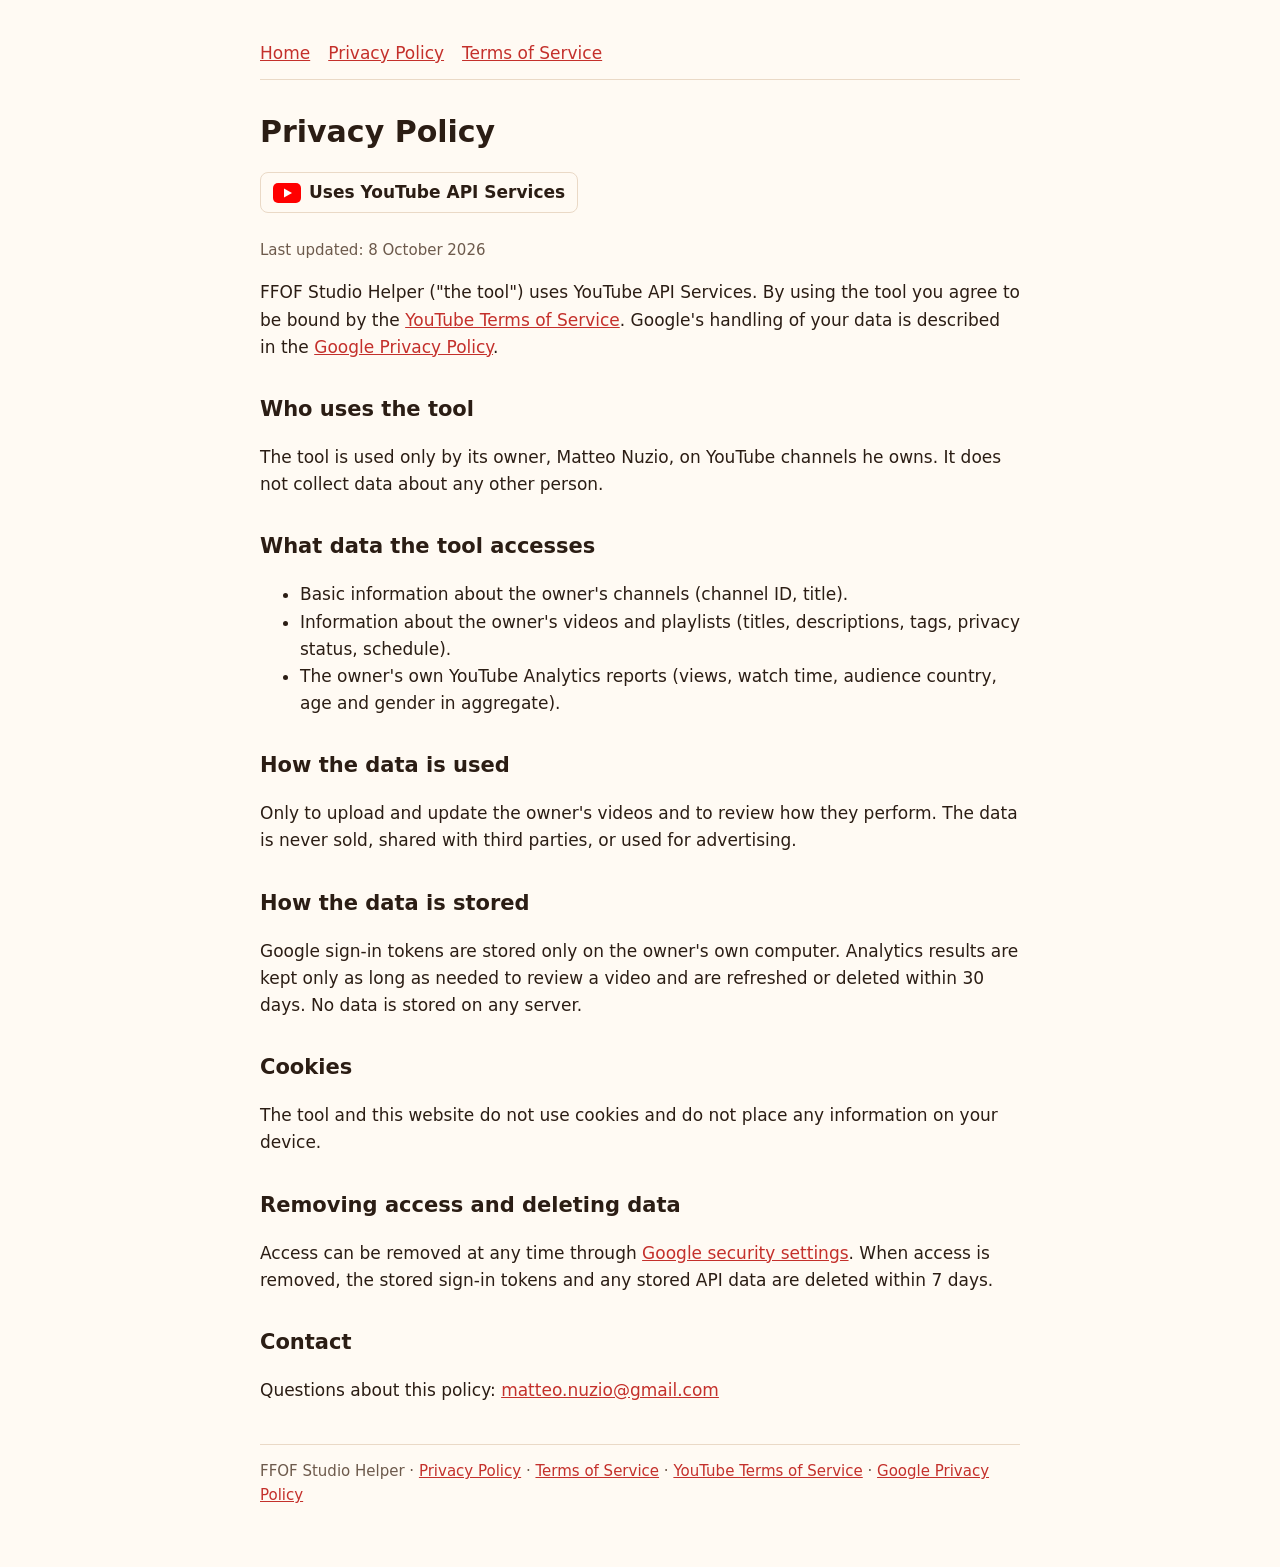
==== privacy.html @ c082358a "FFOF Studio Helper: home, privacy policy, terms Co-Authored-By: Claude Opus 5.5 <noreply@anthropic.c" ====
<!doctype html><html lang="en"><head><meta charset="utf-8"><meta name="viewport" content="width=device-width,initial-scale=1"><title>Privacy Policy</title><link rel="stylesheet" href="style.css"></head><body><main><nav><a href="index.html">Home</a><a href="privacy.html">Privacy Policy</a><a href="terms.html">Terms of Service</a></nav>
<h1>Privacy Policy</h1>
<span class="badge"><svg viewBox="0 0 28 20" aria-hidden="true"><rect width="28" height="20" rx="5" fill="#FF0000"/><path d="M11 5.5v9l8-4.5z" fill="#fff"/></svg>Uses YouTube API Services</span>
<p class="muted">Last updated: 8 October 2026</p>
<p>FFOF Studio Helper ("the tool") uses YouTube API Services. By using the tool you agree to be bound by the <a href="https://www.youtube.com/t/terms">YouTube Terms of Service</a>. Google's handling of your data is described in the <a href="https://policies.google.com/privacy">Google Privacy Policy</a>.</p>
<h2>Who uses the tool</h2>
<p>The tool is used only by its owner, Matteo Nuzio, on YouTube channels he owns. It does not collect data about any other person.</p>
<h2>What data the tool accesses</h2>
<ul>
<li>Basic information about the owner's channels (channel ID, title).</li>
<li>Information about the owner's videos and playlists (titles, descriptions, tags, privacy status, schedule).</li>
<li>The owner's own YouTube Analytics reports (views, watch time, audience country, age and gender in aggregate).</li>
</ul>
<h2>How the data is used</h2>
<p>Only to upload and update the owner's videos and to review how they perform. The data is never sold, shared with third parties, or used for advertising.</p>
<h2>How the data is stored</h2>
<p>Google sign-in tokens are stored only on the owner's own computer. Analytics results are kept only as long as needed to review a video and are refreshed or deleted within 30 days. No data is stored on any server.</p>
<h2>Cookies</h2>
<p>The tool and this website do not use cookies and do not place any information on your device.</p>
<h2>Removing access and deleting data</h2>
<p>Access can be removed at any time through <a href="https://myaccount.google.com/permissions">Google security settings</a>. When access is removed, the stored sign-in tokens and any stored API data are deleted within 7 days.</p>
<h2>Contact</h2>
<p>Questions about this policy: <a href="mailto:matteo.nuzio@gmail.com">matteo.nuzio@gmail.com</a></p>
<footer class="muted">FFOF Studio Helper · <a href="privacy.html">Privacy Policy</a> · <a href="terms.html">Terms of Service</a> · <a href="https://www.youtube.com/t/terms">YouTube Terms of Service</a> · <a href="https://policies.google.com/privacy">Google Privacy Policy</a></footer>
</main></body></html>
---- style.css ----
:root{--bg:#fffaf3;--ink:#2b1d14;--muted:#6d5a4c;--accent:#c4302b;--line:#ead9c6}
@media (prefers-color-scheme:dark){:root{--bg:#1d1714;--ink:#f3e9df;--muted:#bfae9f;--accent:#ff5a52;--line:#3a2f29}}
body{margin:0;background:var(--bg);color:var(--ink);font:17px/1.6 system-ui,-apple-system,Segoe UI,Roboto,sans-serif}
main{max-width:760px;margin:0 auto;padding:40px 16px 60px}
h1{font-size:30px;margin:0 0 6px}h2{font-size:21px;margin-top:32px}
a{color:var(--accent)}nav{display:flex;gap:18px;flex-wrap:wrap;border-bottom:1px solid var(--line);padding-bottom:12px;margin-bottom:28px}
.badge{display:inline-flex;align-items:center;gap:8px;border:1px solid var(--line);border-radius:8px;padding:6px 12px;font-weight:600;margin:10px 0}
.badge svg{width:28px;height:20px}.muted{color:var(--muted);font-size:15px}
footer{border-top:1px solid var(--line);margin-top:40px;padding-top:14px}
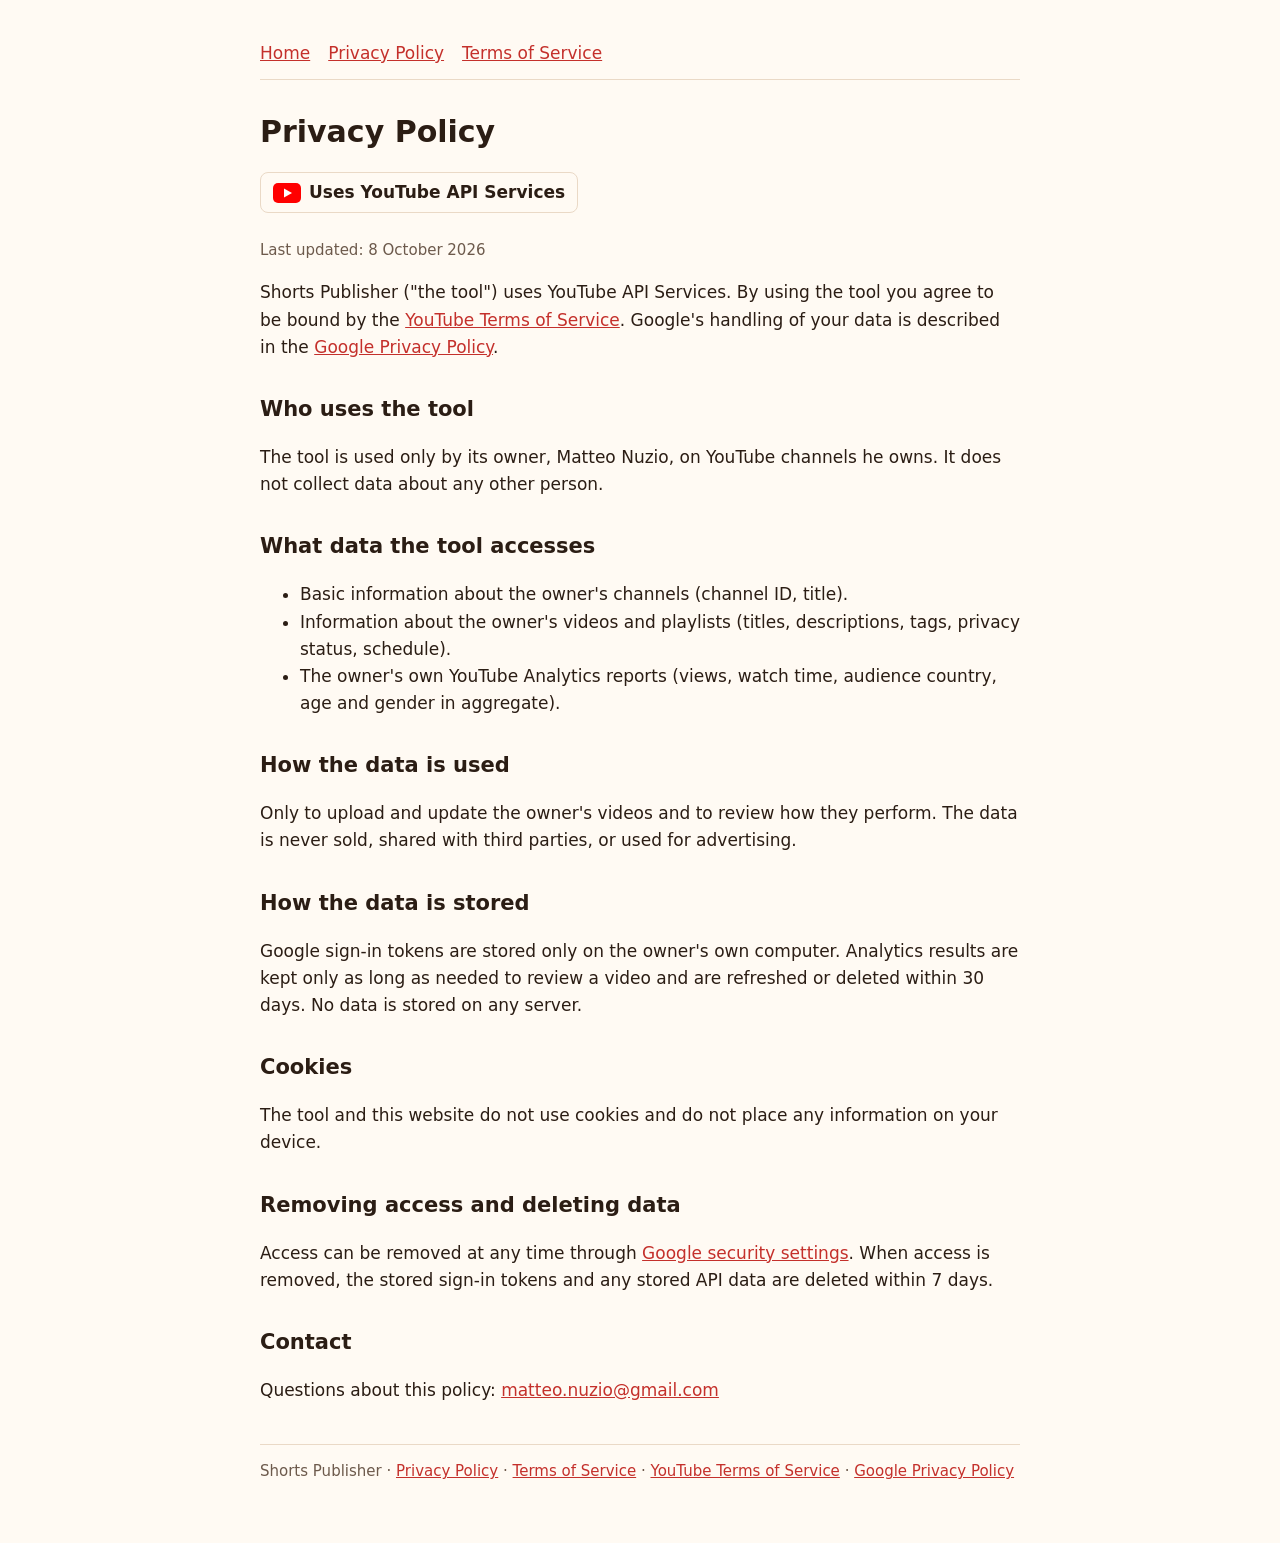
==== commit 8d423f97: "Name matches the Google sign-in app: Shorts Publisher Co-Authored-By: Claude Opus 5.5 <noreply@anthr" ====
--- a/privacy.html
+++ b/privacy.html
@@ -2,7 +2,7 @@
 <h1>Privacy Policy</h1>
 <span class="badge"><svg viewBox="0 0 28 20" aria-hidden="true"><rect width="28" height="20" rx="5" fill="#FF0000"/><path d="M11 5.5v9l8-4.5z" fill="#fff"/></svg>Uses YouTube API Services</span>
 <p class="muted">Last updated: 8 October 2026</p>
-<p>FFOF Studio Helper ("the tool") uses YouTube API Services. By using the tool you agree to be bound by the <a href="https://www.youtube.com/t/terms">YouTube Terms of Service</a>. Google's handling of your data is described in the <a href="https://policies.google.com/privacy">Google Privacy Policy</a>.</p>
+<p>Shorts Publisher ("the tool") uses YouTube API Services. By using the tool you agree to be bound by the <a href="https://www.youtube.com/t/terms">YouTube Terms of Service</a>. Google's handling of your data is described in the <a href="https://policies.google.com/privacy">Google Privacy Policy</a>.</p>
 <h2>Who uses the tool</h2>
 <p>The tool is used only by its owner, Matteo Nuzio, on YouTube channels he owns. It does not collect data about any other person.</p>
 <h2>What data the tool accesses</h2>
@@ -21,5 +21,5 @@
 <p>Access can be removed at any time through <a href="https://myaccount.google.com/permissions">Google security settings</a>. When access is removed, the stored sign-in tokens and any stored API data are deleted within 7 days.</p>
 <h2>Contact</h2>
 <p>Questions about this policy: <a href="mailto:matteo.nuzio@gmail.com">matteo.nuzio@gmail.com</a></p>
-<footer class="muted">FFOF Studio Helper · <a href="privacy.html">Privacy Policy</a> · <a href="terms.html">Terms of Service</a> · <a href="https://www.youtube.com/t/terms">YouTube Terms of Service</a> · <a href="https://policies.google.com/privacy">Google Privacy Policy</a></footer>
+<footer class="muted">Shorts Publisher · <a href="privacy.html">Privacy Policy</a> · <a href="terms.html">Terms of Service</a> · <a href="https://www.youtube.com/t/terms">YouTube Terms of Service</a> · <a href="https://policies.google.com/privacy">Google Privacy Policy</a></footer>
 </main></body></html>
